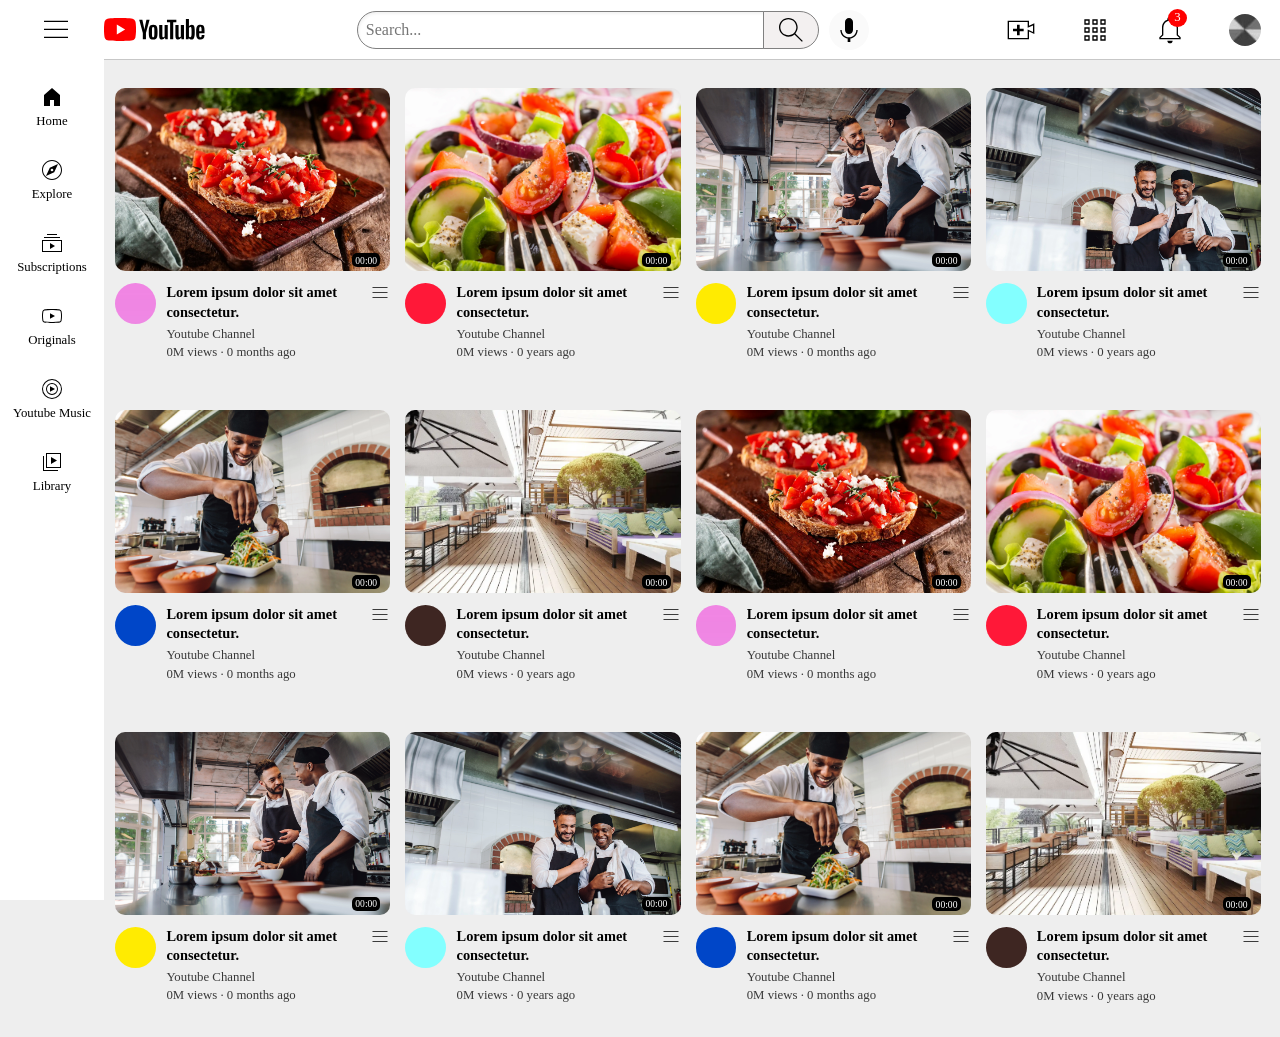
==== index.html @ c78e1bce "Initial commit" ====
<!DOCTYPE html>
<html lang="en">
  <head>
    <meta charset="UTF-8" />
    <meta name="viewport" content="width=device-width, initial-scale=1.0" />
    <title>Youtube Clone 2</title>
    <link rel="stylesheet" href="styles/general.css" />
    <link rel="stylesheet" href="styles/header.css" />
    <link rel="stylesheet" href="styles/sidebar.css" />
    <link rel="stylesheet" href="styles/video.css" />
  </head>

  <body>
    <header class="header">
      <div class="left-section">
        <img src="icons/header/hamburger-menu.svg" class="hamburger-menu" />
        <img src="icons/header/youtube-logo.svg" class="youtube-logo" />
      </div>

      <div class="middle-section">
        <input type="text" placeholder="Search..." class="search-bar" />
        <div class="search-btn">
          <img src="icons/header/search.svg" class="search-icon" />
          <div class="tool-tip">Search</div>
        </div>
        <button class="voice-search-btn">
          <img
            src="icons/header/voice-search-icon.svg"
            class="voice-search-icon"
          />
          <div class="tool-tip">Search with your voice</div>
        </button>
      </div>

      <div class="right-section">
        <div class="upload-icon-container">
          <img src="icons/header/upload.svg" class="upload-icon" />
          <div class="tool-tip">Create</div>
        </div>

        <div class="youtube-apps-container">
          <img src="icons/header/youtube-apps.svg" class="youtube-apps-icon" />
          <div class="tool-tip">Apps</div>
        </div>
        <div class="notifications-icon-container">
          <img
            src="icons/header/notifications.svg"
            class="notifications-icon"
          />
          <div class="notifications-count">3</div>
          <div class="tool-tip">Notifications</div>
        </div>

        <img src="user/tex4.jpg" class="current-user-picture" />
      </div>
    </header>

    <nav class="sidebar">
      <div class="sidebar-link">
        <img src="icons/sidebar/home.svg" />
        <div>Home</div>
      </div>
      <div class="sidebar-link">
        <img src="icons/sidebar/explore.svg" />
        <div>Explore</div>
      </div>
      <div class="sidebar-link">
        <img src="icons/sidebar/subscriptions.svg" />
        <div>Subscriptions</div>
      </div>
      <div class="sidebar-link">
        <img src="icons/sidebar/originals.svg" />
        <div>Originals</div>
      </div>
      <div class="sidebar-link">
        <img src="icons/sidebar/youtube-music.svg" />
        <div>Youtube Music</div>
      </div>
      <div class="sidebar-link">
        <img src="icons/sidebar/library.svg" />
        <div>Library</div>
      </div>
    </nav>

    <main>
      <section class="video-grid">
        <div class="video-preview">
          <div class="thumbnail-row">
            <img src="thumbnails/bruschetta-50.webp" class="thumbnail" />
            <div class="video-time">00:00</div>
          </div>

          <div class="video-info-grid">
            <div class="channel-picture">
              <div class="image-container">
                <img class="profile-picture" src="channel-pictures/grad1.jpg" />
                <div class="channel-tooltip">
                  <img src="channel-pictures/grad1.jpg" />
                  <div class="tooltip-info">
                    <p class="tooltip-title">Youtube Channel</p>
                    <p class="tooltip-stats">100M subscribers</p>
                  </div>
                </div>
              </div>
            </div>
            <div class="video-info">
              <div class="video-title-container">
                <p class="video-title">
                  Lorem ipsum dolor sit amet consectetur.
                </p>
                <div class="dots-container">
                  <img src="icons/header/hamburger-menu.svg" />
                </div>
              </div>
              <p class="video-author">Youtube Channel</p>
              <p class="video-stats">0M views &#183; 0 months ago</p>
            </div>
          </div>
        </div>

        <div class="video-preview">
          <div class="thumbnail-row">
            <img src="thumbnails/greek-salad-50.webp" class="thumbnail" />
            <div class="video-time">00:00</div>
          </div>

          <div class="video-info-grid">
            <div class="channel-picture">
              <div class="image-container">
                <img class="profile-picture" src="channel-pictures/grad2.jpg" />
                <div class="channel-tooltip">
                  <img src="channel-pictures/grad2.jpg" />
                  <div class="tooltip-info">
                    <p class="tooltip-title">Youtube Channel</p>
                    <p class="tooltip-stats">100M subscribers</p>
                  </div>
                </div>
              </div>
            </div>

            <div class="video-info">
              <div class="video-title-container">
                <p class="video-title">
                  Lorem ipsum dolor sit amet consectetur.
                </p>
                <div class="dots-container">
                  <img src="icons/header/hamburger-menu.svg" />
                </div>
              </div>
              <p class="video-author">Youtube Channel</p>
              <p class="video-stats">0M views &#183; 0 years ago</p>
            </div>
          </div>
        </div>

        <div class="video-preview">
          <div class="thumbnail-row">
            <img src="thumbnails/Mario-and-Adrian-A.webp" class="thumbnail" />
            <div class="video-time">00:00</div>
          </div>

          <div class="video-info-grid">
            <div class="channel-picture">
              <div class="image-container">
                <img class="profile-picture" src="channel-pictures/grad3.jpg" />
                <div class="channel-tooltip">
                  <img src="channel-pictures/grad3.jpg" />
                  <div class="tooltip-info">
                    <p class="tooltip-title">Youtube Channel</p>
                    <p class="tooltip-stats">100M subscribers</p>
                  </div>
                </div>
              </div>
            </div>
            <div class="video-info">
              <div class="video-title-container">
                <p class="video-title">
                  Lorem ipsum dolor sit amet consectetur.
                </p>
                <div class="dots-container">
                  <img src="icons/header/hamburger-menu.svg" />
                </div>
              </div>
              <p class="video-author">Youtube Channel</p>
              <p class="video-stats">0M views &#183; 0 months ago</p>
            </div>
          </div>
        </div>

        <div class="video-preview">
          <div class="thumbnail-row">
            <img src="thumbnails/Mario-and-Adrian-B.webp" class="thumbnail" />
            <div class="video-time">00:00</div>
          </div>

          <div class="video-info-grid">
            <div class="channel-picture">
              <div class="image-container">
                <img class="profile-picture" src="channel-pictures/grad4.jpg" />
                <div class="channel-tooltip">
                  <img src="channel-pictures/grad4.jpg" />
                  <div class="tooltip-info">
                    <p class="tooltip-title">Youtube Channel</p>
                    <p class="tooltip-stats">100M subscribers</p>
                  </div>
                </div>
              </div>
            </div>
            <div class="video-info">
              <div class="video-title-container">
                <p class="video-title">
                  Lorem ipsum dolor sit amet consectetur.
                </p>
                <div class="dots-container">
                  <img src="icons/header/hamburger-menu.svg" />
                </div>
              </div>
              <p class="video-author">Youtube Channel</p>
              <p class="video-stats">0M views &#183; 0 years ago</p>
            </div>
          </div>
        </div>

        <div class="video-preview">
          <div class="thumbnail-row">
            <img src="thumbnails/restaurant-chef-B.webp" class="thumbnail" />
            <div class="video-time">00:00</div>
          </div>

          <div class="video-info-grid">
            <div class="channel-picture">
              <div class="image-container">
                <img class="profile-picture" src="channel-pictures/grad5.jpg" />
                <div class="channel-tooltip">
                  <img src="channel-pictures/grad5.jpg" />
                  <div class="tooltip-info">
                    <p class="tooltip-title">Youtube Channel</p>
                    <p class="tooltip-stats">100M subscribers</p>
                  </div>
                </div>
              </div>
            </div>
            <div class="video-info">
              <div class="video-title-container">
                <p class="video-title">
                  Lorem ipsum dolor sit amet consectetur.
                </p>
                <div class="dots-container">
                  <img src="icons/header/hamburger-menu.svg" />
                </div>
              </div>
              <p class="video-author">Youtube Channel</p>
              <p class="video-stats">0M views &#183; 0 months ago</p>
            </div>
          </div>
        </div>

        <div class="video-preview">
          <div class="thumbnail-row">
            <img src="thumbnails/restaurant.webp" class="thumbnail" />
            <div class="video-time">00:00</div>
          </div>

          <div class="video-info-grid">
            <div class="channel-picture">
              <div class="image-container">
                <img class="profile-picture" src="channel-pictures/grad6.jpg" />
                <div class="channel-tooltip">
                  <img src="channel-pictures/grad6.jpg" />
                  <div class="tooltip-info">
                    <p class="tooltip-title">Youtube Channel</p>
                    <p class="tooltip-stats">100M subscribers</p>
                  </div>
                </div>
              </div>
            </div>
            <div class="video-info">
              <div class="video-title-container">
                <p class="video-title">
                  Lorem ipsum dolor sit amet consectetur.
                </p>
                <div class="dots-container">
                  <img src="icons/header/hamburger-menu.svg" />
                </div>
              </div>
              <p class="video-author">Youtube Channel</p>
              <p class="video-stats">0M views &#183; 0 years ago</p>
            </div>
          </div>
        </div>

        <div class="video-preview">
          <div class="thumbnail-row">
            <img src="thumbnails/bruschetta-50.webp" class="thumbnail" />
            <div class="video-time">00:00</div>
          </div>

          <div class="video-info-grid">
            <div class="channel-picture">
              <div class="image-container">
                <img class="profile-picture" src="channel-pictures/grad1.jpg" />
                <div class="channel-tooltip">
                  <img src="channel-pictures/grad1.jpg" />
                  <div class="tooltip-info">
                    <p class="tooltip-title">Youtube Channel</p>
                    <p class="tooltip-stats">100M subscribers</p>
                  </div>
                </div>
              </div>
            </div>
            <div class="video-info">
              <div class="video-title-container">
                <p class="video-title">
                  Lorem ipsum dolor sit amet consectetur.
                </p>
                <div class="dots-container">
                  <img src="icons/header/hamburger-menu.svg" />
                </div>
              </div>
              <p class="video-author">Youtube Channel</p>
              <p class="video-stats">0M views &#183; 0 months ago</p>
            </div>
          </div>
        </div>

        <div class="video-preview">
          <div class="thumbnail-row">
            <img src="thumbnails/greek-salad-50.webp" class="thumbnail" />
            <div class="video-time">00:00</div>
          </div>

          <div class="video-info-grid">
            <div class="channel-picture">
              <div class="image-container">
                <img class="profile-picture" src="channel-pictures/grad2.jpg" />
                <div class="channel-tooltip">
                  <img src="channel-pictures/grad2.jpg" />
                  <div class="tooltip-info">
                    <p class="tooltip-title">Youtube Channel</p>
                    <p class="tooltip-stats">100M subscribers</p>
                  </div>
                </div>
              </div>
            </div>

            <div class="video-info">
              <div class="video-title-container">
                <p class="video-title">
                  Lorem ipsum dolor sit amet consectetur.
                </p>
                <div class="dots-container">
                  <img src="icons/header/hamburger-menu.svg" />
                </div>
              </div>
              <p class="video-author">Youtube Channel</p>
              <p class="video-stats">0M views &#183; 0 years ago</p>
            </div>
          </div>
        </div>

        <div class="video-preview">
          <div class="thumbnail-row">
            <img src="thumbnails/Mario-and-Adrian-A.webp" class="thumbnail" />
            <div class="video-time">00:00</div>
          </div>

          <div class="video-info-grid">
            <div class="channel-picture">
              <div class="image-container">
                <img class="profile-picture" src="channel-pictures/grad3.jpg" />
                <div class="channel-tooltip">
                  <img src="channel-pictures/grad3.jpg" />
                  <div class="tooltip-info">
                    <p class="tooltip-title">Youtube Channel</p>
                    <p class="tooltip-stats">100M subscribers</p>
                  </div>
                </div>
              </div>
            </div>
            <div class="video-info">
              <div class="video-title-container">
                <p class="video-title">
                  Lorem ipsum dolor sit amet consectetur.
                </p>
                <div class="dots-container">
                  <img src="icons/header/hamburger-menu.svg" />
                </div>
              </div>
              <p class="video-author">Youtube Channel</p>
              <p class="video-stats">0M views &#183; 0 months ago</p>
            </div>
          </div>
        </div>

        <div class="video-preview">
          <div class="thumbnail-row">
            <img src="thumbnails/Mario-and-Adrian-B.webp" class="thumbnail" />
            <div class="video-time">00:00</div>
          </div>

          <div class="video-info-grid">
            <div class="channel-picture">
              <div class="image-container">
                <img class="profile-picture" src="channel-pictures/grad4.jpg" />
                <div class="channel-tooltip">
                  <img src="channel-pictures/grad4.jpg" />
                  <div class="tooltip-info">
                    <p class="tooltip-title">Youtube Channel</p>
                    <p class="tooltip-stats">100M subscribers</p>
                  </div>
                </div>
              </div>
            </div>
            <div class="video-info">
              <div class="video-title-container">
                <p class="video-title">
                  Lorem ipsum dolor sit amet consectetur.
                </p>
                <div class="dots-container">
                  <img src="icons/header/hamburger-menu.svg" />
                </div>
              </div>
              <p class="video-author">Youtube Channel</p>
              <p class="video-stats">0M views &#183; 0 years ago</p>
            </div>
          </div>
        </div>

        <div class="video-preview">
          <div class="thumbnail-row">
            <img src="thumbnails/restaurant-chef-B.webp" class="thumbnail" />
            <div class="video-time">00:00</div>
          </div>

          <div class="video-info-grid">
            <div class="channel-picture">
              <div class="image-container">
                <img class="profile-picture" src="channel-pictures/grad5.jpg" />
                <div class="channel-tooltip">
                  <img src="channel-pictures/grad5.jpg" />
                  <div class="tooltip-info">
                    <p class="tooltip-title">Youtube Channel</p>
                    <p class="tooltip-stats">100M subscribers</p>
                  </div>
                </div>
              </div>
            </div>
            <div class="video-info">
              <div class="video-title-container">
                <p class="video-title">
                  Lorem ipsum dolor sit amet consectetur.
                </p>
                <div class="dots-container">
                  <img src="icons/header/hamburger-menu.svg" />
                </div>
              </div>
              <p class="video-author">Youtube Channel</p>
              <p class="video-stats">0M views &#183; 0 months ago</p>
            </div>
          </div>
        </div>

        <div class="video-preview">
          <div class="thumbnail-row">
            <img src="thumbnails/restaurant.webp" class="thumbnail" />
            <div class="video-time">00:00</div>
          </div>

          <div class="video-info-grid">
            <div class="channel-picture">
              <div class="image-container">
                <img class="profile-picture" src="channel-pictures/grad6.jpg" />
                <div class="channel-tooltip">
                  <img src="channel-pictures/grad6.jpg" />
                  <div class="tooltip-info">
                    <p class="tooltip-title">Youtube Channel</p>
                    <p class="tooltip-stats">100M subscribers</p>
                  </div>
                </div>
              </div>
            </div>
            <div class="video-info">
              <div class="video-title-container">
                <p class="video-title">
                  Lorem ipsum dolor sit amet consectetur.
                </p>
                <div class="dots-container">
                  <img src="icons/header/hamburger-menu.svg" />
                </div>
              </div>
              <p class="video-author">Youtube Channel</p>
              <p class="video-stats">0M views &#183; 0 years ago</p>
            </div>
          </div>
        </div>
      </section>
    </main>
  </body>
</html>
---- styles/general.css ----
*,
::before,
::after {
  margin: 0;
  padding: 0;
  box-sizing: border-box;
}

body {
  padding: 5.5rem 1.2rem 2rem 7.2rem;
  background-color: rgb(238, 238, 238);
  font-family: cursive, Cambria, Cochin, Georgia, Times, "Times New Roman",
    serif;
}
---- styles/header.css ----
.header {
  background-color: white;
  height: 3.75rem;
  display: flex;
  justify-content: space-between;
  padding-right: 1.2rem;
  position: fixed;
  top: 0;
  left: 0;
  right: 0;
  z-index: 1000;
  border-bottom: 1px solid rgb(199, 199, 199);
}

.left-section {
  display: flex;
  align-items: center;
}
.hamburger-menu {
  height: 2rem;
  margin-left: 2.5rem;
  margin-right: 2rem;
}
.youtube-logo {
  height: 1.4rem;
}

.middle-section {
  flex: 1;
  margin-left: 3rem;
  margin-right: 2rem;
  max-width: 32rem;
  display: flex;
  align-items: center;
}
.search-bar {
  flex: 1;
  height: 2.375rem;
  padding-left: 0.5rem;
  font-size: 1rem;
  border: 1px solid grey;
  border-radius: 20px 0px 0px 20px;
  box-shadow: inset 1px 2px 3px rgba(0, 0, 0, 0.05);
  width: 0; /*for shreinking all the way*/
}
.search-bar::placeholder {
  font-family: cursive;
  font-size: 1rem;
}
.search-btn,
.voice-search-btn,
.upload-icon-container,
.youtube-apps-container,
.notifications-icon-container {
  position: relative;
  /*to center the tool tips with
   their corresponding buttons*/
  display: flex;
  justify-content: center;
  align-items: center;
}

.search-btn {
  height: 2.375rem;
  width: 3.5rem;
  background-color: rgb(243, 240, 240);
  border: 1px solid grey;
  margin-left: -10px;
  margin-right: 10px;
  border-radius: 0px 20px 20px 0px;
}
.search-btn .tool-tip,
.voice-search-btn .tool-tip,
.upload-icon-container .tool-tip,
.youtube-apps-container .tool-tip,
.notifications-icon-container .tool-tip {
  background-color: grey;
  color: white;
  padding: 0.2rem 0.5rem;
  border-radius: 3px;
  font-size: 0.8rem;
  font-family: "Segoe UI";

  position: absolute;
  bottom: -30px;
  opacity: 0;
  transition: opacity 100ms;
  white-space: nowrap;
  pointer-events: none;

  /*
  this code:
  .search-btn:hover .tool-tip {
  opacity: 1;
  }, makes sure that when we hover over the search button,
  the "Search" tool tip appears, but since the tool tip
  itself is inside the search button, when you hover over it
  the appears too, so to avoid that, we set this code:
  pointer-events: none; on the  .tool-tip
  */
}
.search-btn:hover .tool-tip,
.voice-search-btn:hover .tool-tip,
.upload-icon-container:hover .tool-tip,
.youtube-apps-container:hover .tool-tip,
.notifications-icon-container:hover .tool-tip {
  opacity: 1;
}

.search-icon {
  height: 2rem;
}
.voice-search-btn {
  height: 2.5rem;
  width: 2.5rem;
  border-radius: 50%;
  border: none;
  background-color: rgb(250, 250, 250);
}
.voice-search-icon {
  height: 2rem;
}

.right-section {
  width: 16rem;
  display: flex;
  justify-content: space-between;
  align-items: center;
  flex-shrink: 0;
}
.upload-icon,
.youtube-apps-icon,
.notifications-icon {
  height: 2rem;
}
.notifications-icon-container {
  position: relative;
}
.notifications-count {
  padding: 0.1rem 0.4rem;
  background-color: red;
  color: white;
  font-size: 0.8rem;
  border-radius: 50%;

  position: absolute;
  top: -5px;
  right: -1px;
}
.current-user-picture {
  height: 2rem;
  border-radius: 16px;
}
---- styles/sidebar.css ----
.sidebar {
  background-color: white;
  position: fixed;
  top: 55px;
  left: 0;
  bottom: 0;
  z-index: 1001;
  width: 6.5rem;
  padding-top: 1rem;
}
.sidebar-link {
  background-color: white;
  height: 4.5rem;
  white-space: nowrap;
  margin-bottom: 1px;
  display: flex;
  flex-direction: column;
  justify-content: center;
  align-items: center;
  cursor: pointer;
}
.sidebar-link:hover {
  background-color: rgb(230, 230, 230);
  border-radius: 10px;
}
.sidebar-link img {
  height: 1.5rem;
  margin-bottom: 5px;
}
.sidebar-link div {
  font-size: 0.8rem;
}
---- styles/video.css ----
.video-grid {
  display: grid;
  grid-template-columns: repeat(auto-fit, minmax(250px, 1fr));
  gap: 50px 15px;
}

.thumbnail-row {
  margin-bottom: 0.5rem;
  position: relative;
}
.thumbnail {
  width: 100%;
  border-radius: 10px;
}
.video-time {
  background-color: black;
  color: white;
  position: absolute;
  bottom: 8px;
  right: 10px;
  font-size: 0.6rem;
  font-weight: 500;
  padding: 0.1rem 0.2rem;
  border-radius: 5px;
}

.video-info-grid {
  display: grid;
  grid-template-columns: 3.2rem 1fr;
}

.image-container {
  position: relative;
}
.image-container .channel-tooltip {
  background-color: rgb(255, 255, 255);
  width: 250px;
  padding: 10px 15px;
  display: grid;
  grid-template-columns: 50px 1fr;
  align-items: center;
  border-radius: 8px;
  box-shadow: 1px 1px 4px rgba(0, 0, 0, 0.5);
  position: absolute;
  z-index: 1002;
  opacity: 0;
  transition: opacity 100ms;
  pointer-events: none;
}

.image-container:hover .channel-tooltip {
  opacity: 1;
}
.channel-tooltip img {
  width: 90%;
  border-radius: 50%;
  margin-right: 0.7rem;
}
.tooltip-info .tooltip-title {
  color: rgb(0, 0, 0);
  font-size: 0.75rem;
  font-weight: 550;
  margin-bottom: 0.4rem;
}
.tooltip-info .tooltip-stats {
  color: rgb(151, 151, 151);
  font-size: 10px;
}

.profile-picture {
  width: 80%;
  border-radius: 50%;
}

.video-title {
  font-size: 0.9rem;
  font-weight: 600;
  line-height: 1.2rem;
  margin-bottom: 0.3rem;
}
.video-author,
.video-stats {
  font-size: 0.8rem;
  color: rgb(56, 56, 56);
}
.video-author {
  margin-bottom: 0.2rem;
}

.video-title-container {
  display: grid;
  grid-template-columns: 1fr 20px;
  align-items: start;
  gap: 1.5rem;
}
.dots-container {
  display: flex;
  flex-direction: column;
  gap: 0;
  justify-content: center;
  align-items: center;
}
.dots-container {
  width: 100%;
}
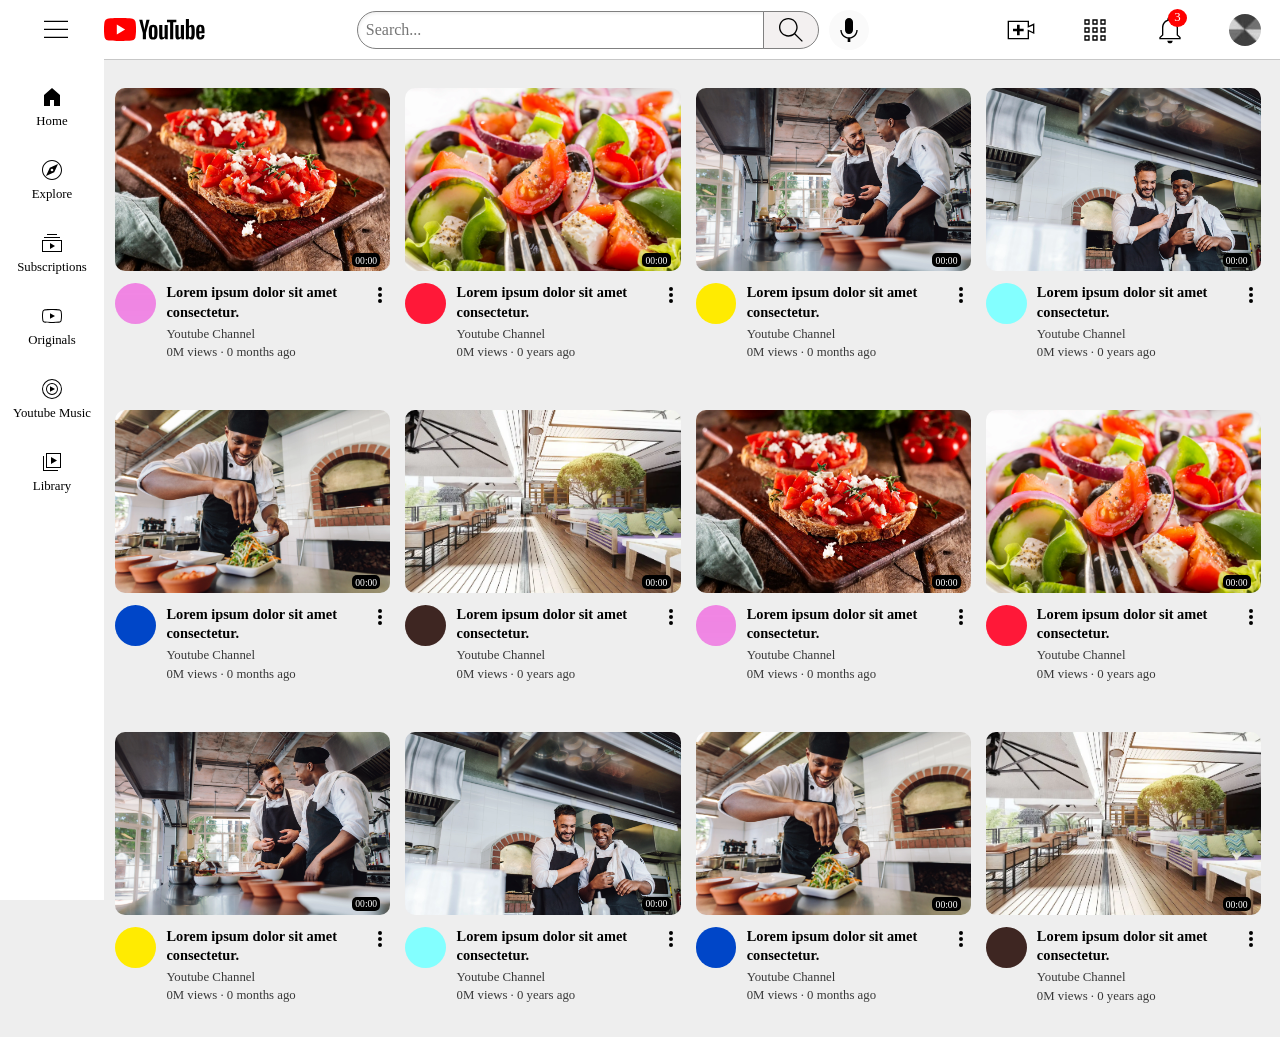
==== commit 2bc0b3b7: "added 3 dots besides the video titles" ====
--- a/index.html
+++ b/index.html
@@ -109,7 +109,7 @@
                   Lorem ipsum dolor sit amet consectetur.
                 </p>
                 <div class="dots-container">
-                  <img src="icons/header/hamburger-menu.svg" />
+                  <img src="icons/main/mdi--dots-vertical.svg" />
                 </div>
               </div>
               <p class="video-author">Youtube Channel</p>
@@ -144,7 +144,7 @@
                   Lorem ipsum dolor sit amet consectetur.
                 </p>
                 <div class="dots-container">
-                  <img src="icons/header/hamburger-menu.svg" />
+                  <img src="icons/main/mdi--dots-vertical.svg" />
                 </div>
               </div>
               <p class="video-author">Youtube Channel</p>
@@ -178,7 +178,7 @@
                   Lorem ipsum dolor sit amet consectetur.
                 </p>
                 <div class="dots-container">
-                  <img src="icons/header/hamburger-menu.svg" />
+                  <img src="icons/main/mdi--dots-vertical.svg" />
                 </div>
               </div>
               <p class="video-author">Youtube Channel</p>
@@ -212,7 +212,7 @@
                   Lorem ipsum dolor sit amet consectetur.
                 </p>
                 <div class="dots-container">
-                  <img src="icons/header/hamburger-menu.svg" />
+                  <img src="icons/main/mdi--dots-vertical.svg" />
                 </div>
               </div>
               <p class="video-author">Youtube Channel</p>
@@ -246,7 +246,7 @@
                   Lorem ipsum dolor sit amet consectetur.
                 </p>
                 <div class="dots-container">
-                  <img src="icons/header/hamburger-menu.svg" />
+                  <img src="icons/main/mdi--dots-vertical.svg" />
                 </div>
               </div>
               <p class="video-author">Youtube Channel</p>
@@ -280,7 +280,7 @@
                   Lorem ipsum dolor sit amet consectetur.
                 </p>
                 <div class="dots-container">
-                  <img src="icons/header/hamburger-menu.svg" />
+                  <img src="icons/main/mdi--dots-vertical.svg" />
                 </div>
               </div>
               <p class="video-author">Youtube Channel</p>
@@ -314,7 +314,7 @@
                   Lorem ipsum dolor sit amet consectetur.
                 </p>
                 <div class="dots-container">
-                  <img src="icons/header/hamburger-menu.svg" />
+                  <img src="icons/main/mdi--dots-vertical.svg" />
                 </div>
               </div>
               <p class="video-author">Youtube Channel</p>
@@ -349,7 +349,7 @@
                   Lorem ipsum dolor sit amet consectetur.
                 </p>
                 <div class="dots-container">
-                  <img src="icons/header/hamburger-menu.svg" />
+                  <img src="icons/main/mdi--dots-vertical.svg" />
                 </div>
               </div>
               <p class="video-author">Youtube Channel</p>
@@ -383,7 +383,7 @@
                   Lorem ipsum dolor sit amet consectetur.
                 </p>
                 <div class="dots-container">
-                  <img src="icons/header/hamburger-menu.svg" />
+                  <img src="icons/main/mdi--dots-vertical.svg" />
                 </div>
               </div>
               <p class="video-author">Youtube Channel</p>
@@ -417,7 +417,7 @@
                   Lorem ipsum dolor sit amet consectetur.
                 </p>
                 <div class="dots-container">
-                  <img src="icons/header/hamburger-menu.svg" />
+                  <img src="icons/main/mdi--dots-vertical.svg" />
                 </div>
               </div>
               <p class="video-author">Youtube Channel</p>
@@ -451,7 +451,7 @@
                   Lorem ipsum dolor sit amet consectetur.
                 </p>
                 <div class="dots-container">
-                  <img src="icons/header/hamburger-menu.svg" />
+                  <img src="icons/main/mdi--dots-vertical.svg" />
                 </div>
               </div>
               <p class="video-author">Youtube Channel</p>
@@ -485,7 +485,7 @@
                   Lorem ipsum dolor sit amet consectetur.
                 </p>
                 <div class="dots-container">
-                  <img src="icons/header/hamburger-menu.svg" />
+                  <img src="icons/main/mdi--dots-vertical.svg" />
                 </div>
               </div>
               <p class="video-author">Youtube Channel</p>
